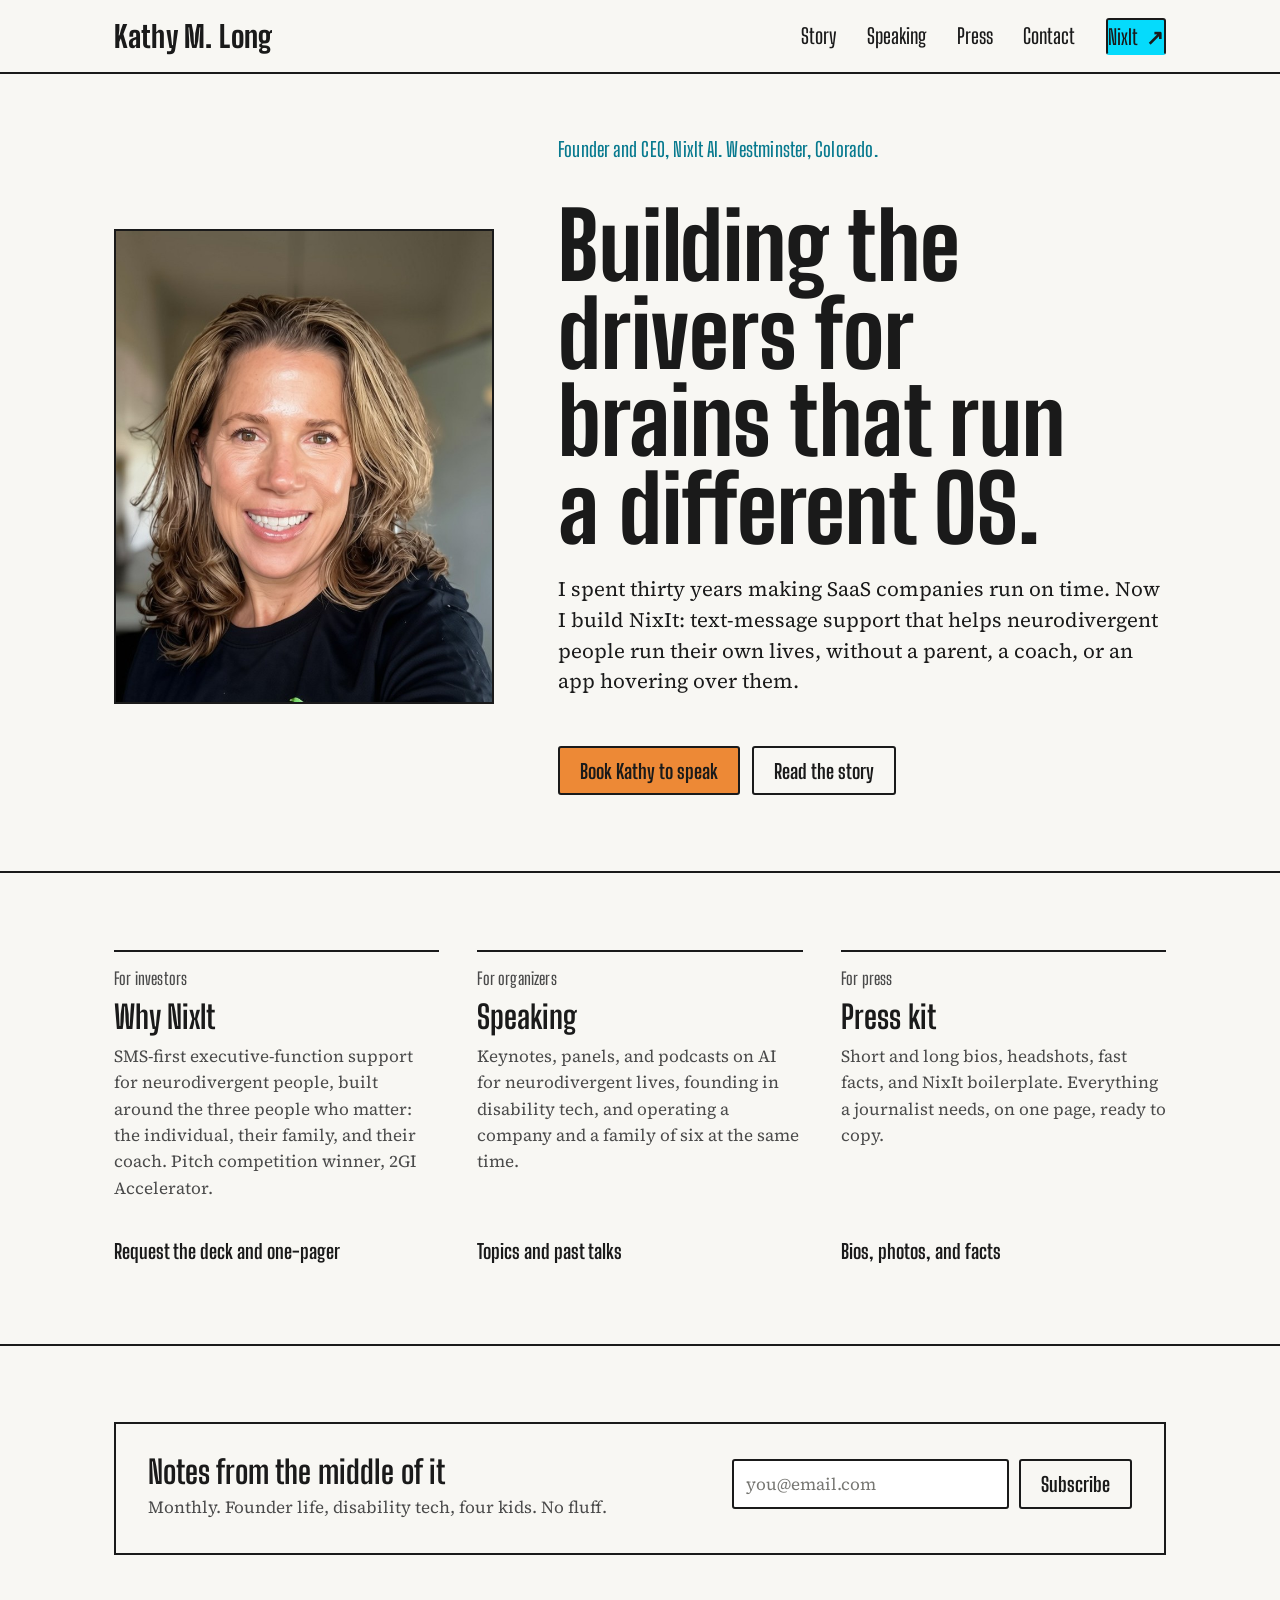
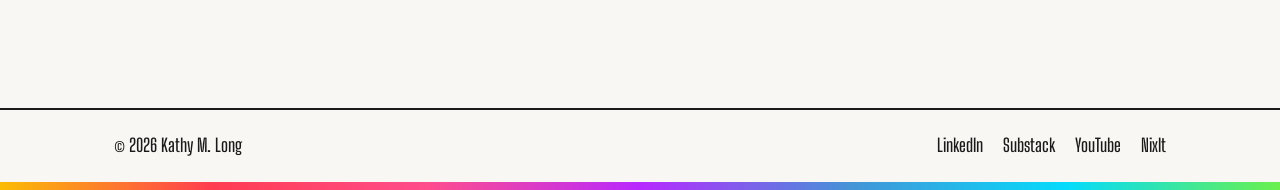
==== index.html @ abaf6dc6 "Build kathymlong.com: five-page static site from the 1a Editorial portrait wireframe Home, Story, Sp" ====
<!DOCTYPE html>
<html lang="en">
<head>
<meta charset="utf-8">
<meta name="viewport" content="width=device-width, initial-scale=1">
<title>Kathy M. Long</title>
<meta name="description" content="Kathy M. Long is the founder and CEO of NixIt AI. Speaker on AI for neurodivergent lives, founding in disability tech, and running a company and a family of six at once.">
<link rel="canonical" href="https://kathymlong.com/">
<meta property="og:type" content="website">
<meta property="og:title" content="Kathy M. Long">
<meta property="og:description" content="Founder and CEO of NixIt AI. Building the drivers for brains that run a different OS.">
<meta property="og:url" content="https://kathymlong.com/">
<meta property="og:image" content="https://kathymlong.com/assets/og.jpg">
<meta name="twitter:card" content="summary_large_image">
<link rel="icon" href="favicon.svg" type="image/svg+xml">
<link rel="stylesheet" href="styles.css">
</head>
<body>
<a class="skip" href="#main">Skip to content</a>

<header class="site-head">
  <div class="wrap">
    <a class="brand" href="index.html">Kathy M. Long</a>
    <button class="nav-toggle" aria-expanded="false" aria-controls="nav" aria-label="Menu"><span></span></button>
    <nav class="nav" id="nav">
      <a href="story.html">Story</a>
      <a href="speaking.html">Speaking</a>
      <a href="press.html">Press</a>
      <a href="contact.html">Contact</a>
      <a class="btn btn-cyan btn-sm ext" href="https://nixit.ai" rel="noopener">NixIt</a>
    </nav>
  </div>
</header>

<main id="main">

  <section class="hero">
    <div class="wrap">
      <figure class="portrait">
        <img src="assets/headshot.jpg" alt="Kathy M. Long" width="676" height="846" fetchpriority="high">
      </figure>
      <div class="hero-copy">
        <p class="kicker">Founder and CEO, NixIt AI. Westminster, Colorado.</p>
        <h1>Building the drivers for brains that run a different OS.</h1>
        <p class="lede">I spent thirty years making SaaS companies run on time. Now I build NixIt: text-message support that helps neurodivergent people run their own lives, without a parent, a coach, or an app hovering over them.</p>
        <div class="hero-actions">
          <a class="btn btn-primary" href="contact.html?about=speaking">Book Kathy to speak</a>
          <a class="btn" href="story.html">Read the story</a>
        </div>
      </div>
    </div>
  </section>

  <!-- "As seen in" logo strip. Hidden until there is real coverage. Drop logos into assets/press/ and remove the .todo class. -->
  <section class="section section-tight todo" aria-label="As seen in">
    <div class="wrap">
      <p class="small">As seen in</p>
    </div>
  </section>

  <section class="section">
    <div class="wrap">
      <div class="doors">
        <article class="door">
          <p class="kicker">For investors</p>
          <h3>Why NixIt</h3>
          <p>SMS-first executive-function support for neurodivergent people, built around the three people who matter: the individual, their family, and their coach. Pitch competition winner, 2GI Accelerator.</p>
          <a class="more" href="contact.html?about=investing">Request the deck and one-pager</a>
        </article>
        <article class="door">
          <p class="kicker">For organizers</p>
          <h3>Speaking</h3>
          <p>Keynotes, panels, and podcasts on AI for neurodivergent lives, founding in disability tech, and operating a company and a family of six at the same time.</p>
          <a class="more" href="speaking.html">Topics and past talks</a>
        </article>
        <article class="door">
          <p class="kicker">For press</p>
          <h3>Press kit</h3>
          <p>Short and long bios, headshots, fast facts, and NixIt boilerplate. Everything a journalist needs, on one page, ready to copy.</p>
          <a class="more" href="press.html">Bios, photos, and facts</a>
        </article>
      </div>
    </div>
  </section>

  <section class="section">
    <div class="wrap">
      <div class="newsletter">
        <div>
          <h3>Notes from the middle of it</h3>
          <p>Monthly. Founder life, disability tech, four kids. No fluff.</p>
        </div>
        <!-- Signups go to the inbox until a Substack publication exists (see LINKS in site.js) -->
        <form class="subscribe" action="https://api.web3forms.com/submit" method="post" data-newsletter>
          <input type="hidden" name="access_key" value="299307eb-82bd-4934-8739-4f7ab630a431">
          <input type="hidden" name="subject" value="kathymlong.com: newsletter signup">
          <input type="hidden" name="from_name" value="kathymlong.com">
          <input type="hidden" name="redirect" value="https://kathymlong.com/thanks.html">
          <input type="checkbox" name="botcheck" class="sr-only" tabindex="-1" autocomplete="off" aria-hidden="true">
          <label class="sr-only" for="nl-email">Email address</label>
          <input id="nl-email" type="email" name="email" placeholder="you@email.com" required autocomplete="email">
          <button class="btn" type="submit">Subscribe</button>
          <p class="form-status" role="status" aria-live="polite" style="flex-basis:100%;margin:0"></p>
        </form>
      </div>
    </div>
  </section>

</main>

<footer class="site-foot">
  <div class="wrap">
    <span>&copy; <span data-year>2026</span> Kathy M. Long</span>
    <nav aria-label="Elsewhere">
      <a href="#" data-linkedin rel="noopener">LinkedIn</a>
      <a href="#" data-substack-home rel="noopener">Substack</a>
      <a href="#" data-youtube rel="noopener">YouTube</a>
      <a href="https://nixit.ai" rel="noopener">NixIt</a>
    </nav>
  </div>
  <div class="spectrum" aria-hidden="true"></div>
</footer>

<script src="site.js" defer></script>
</body>
</html>
---- styles.css ----
/* kathymlong.com
   Type: Big Shoulders Display (headlines, UI) + Source Serif 4 (reading)
   Color: paper, ink, NixIt orange (one primary action), cyan (focus, NixIt link), teal (labels)
*/

/* Self-hosted type (SIL Open Font License; see assets/fonts/) */
@font-face { font-family: "Big Shoulders Display"; font-weight: 600; font-style: normal; font-display: swap; src: url("assets/fonts/big-shoulders-display-latin-600-normal.woff2") format("woff2"); }
@font-face { font-family: "Big Shoulders Display"; font-weight: 700; font-style: normal; font-display: swap; src: url("assets/fonts/big-shoulders-display-latin-700-normal.woff2") format("woff2"); }
@font-face { font-family: "Big Shoulders Display"; font-weight: 800; font-style: normal; font-display: swap; src: url("assets/fonts/big-shoulders-display-latin-800-normal.woff2") format("woff2"); }
@font-face { font-family: "Source Serif 4"; font-weight: 400; font-style: normal; font-display: swap; src: url("assets/fonts/source-serif-4-latin-400-normal.woff2") format("woff2"); }
@font-face { font-family: "Source Serif 4"; font-weight: 600; font-style: normal; font-display: swap; src: url("assets/fonts/source-serif-4-latin-600-normal.woff2") format("woff2"); }
@font-face { font-family: "Source Serif 4"; font-weight: 400; font-style: italic; font-display: swap; src: url("assets/fonts/source-serif-4-latin-400-italic.woff2") format("woff2"); }

:root {
  --paper: #F8F7F3;
  --paper-deep: #EFEDE6;
  --ink: #1A1A1A;
  --ink-soft: #4A4A4A;
  --ink-mute: #767672;
  --rule: #1A1A1A;
  --rule-light: #CFCDC5;
  --teal: #087A8F;
  --orange: #ED8936;
  --orange-deep: #D9752A;
  --cyan: #05DBFC;
  --panel: #1A1A1A;
  --panel-text: #F5F5F5;

  --display: "Big Shoulders Display", "Arial Narrow", Impact, sans-serif;
  --serif: "Source Serif 4", Georgia, "Times New Roman", serif;

  --measure: 62ch;
  --gutter: clamp(20px, 5vw, 64px);
  --max: 1180px;
}

* { box-sizing: border-box; }
html { -webkit-text-size-adjust: 100%; scroll-behavior: smooth; }
@media (prefers-reduced-motion: reduce) { html { scroll-behavior: auto; } * { transition: none !important; animation: none !important; } }

body {
  margin: 0;
  background: var(--paper);
  color: var(--ink);
  font-family: var(--serif);
  font-size: 18px;
  line-height: 1.55;
  font-feature-settings: "kern", "liga";
}

img { max-width: 100%; display: block; }
a { color: var(--ink); text-decoration-color: var(--teal); text-decoration-thickness: 1.5px; text-underline-offset: 3px; }
a:hover { color: var(--teal); }
:focus-visible { outline: 3px solid var(--cyan); outline-offset: 3px; border-radius: 2px; }

.skip { position: absolute; left: -999px; top: 8px; background: var(--ink); color: #fff; padding: 8px 12px; z-index: 100; font-family: var(--display); font-size: 18px; }
.skip:focus { left: 8px; }

.wrap { max-width: var(--max); margin: 0 auto; padding-left: var(--gutter); padding-right: var(--gutter); }

/* ---------- Display type ---------- */
h1, h2, h3, .display { font-family: var(--display); font-weight: 800; line-height: 0.95; margin: 0; letter-spacing: 0; text-wrap: balance; }
h1 { font-size: clamp(52px, 7.2vw, 96px); }
h2 { font-size: clamp(34px, 4vw, 52px); }
h3 { font-size: clamp(26px, 2.6vw, 32px); font-weight: 700; line-height: 1; }
.lede { font-size: clamp(19px, 1.6vw, 22px); line-height: 1.5; max-width: var(--measure); color: var(--ink); }
.kicker { font-family: var(--display); font-weight: 600; font-size: 20px; color: var(--teal); letter-spacing: 0.01em; line-height: 1.1; }
.small { font-size: 15px; color: var(--ink-soft); }
p { margin: 0 0 1em; max-width: var(--measure); }
p:last-child { margin-bottom: 0; }

/* ---------- Buttons ---------- */
.btn {
  display: inline-flex; align-items: center; justify-content: center; gap: 8px;
  font-family: var(--display); font-weight: 700; font-size: 20px; line-height: 1;
  padding: 13px 20px 12px; border: 2px solid var(--ink); border-radius: 3px;
  background: var(--paper); color: var(--ink); text-decoration: none; cursor: pointer;
  transition: background .15s, transform .08s;
  white-space: nowrap;
}
.btn:hover { color: var(--ink); background: var(--paper-deep); }
.btn:active { transform: translateY(1px); }
.btn-primary { background: var(--orange); }
.btn-primary:hover { background: var(--orange-deep); }
.btn-cyan { background: var(--cyan); }
.btn-cyan:hover { background: #04C4E2; }
.btn-sm { font-size: 17px; padding: 8px 14px 7px; }

/* ---------- Header / nav ---------- */
.site-head { border-bottom: 2px solid var(--rule); }
.site-head .wrap { display: flex; align-items: center; justify-content: space-between; gap: 24px; min-height: 72px; }
.brand { font-family: var(--display); font-weight: 800; font-size: 30px; text-decoration: none; letter-spacing: 0.005em; line-height: 1; }
.brand:hover { color: var(--ink); }
.nav { display: flex; align-items: center; gap: clamp(16px, 2.4vw, 32px); }
.nav a { font-family: var(--display); font-weight: 600; font-size: 21px; text-decoration: none; line-height: 1; padding: 6px 0; border-bottom: 2px solid transparent; }
.nav a:hover { color: var(--ink); border-bottom-color: var(--teal); }
.nav a[aria-current="page"] { border-bottom-color: var(--ink); }
.nav .btn { border-width: 2px; }
.nav-toggle { display: none; background: none; border: 2px solid var(--ink); border-radius: 3px; width: 44px; height: 40px; padding: 0; cursor: pointer; position: relative; }
.nav-toggle span, .nav-toggle span::before, .nav-toggle span::after { display: block; position: absolute; left: 10px; width: 20px; height: 2px; background: var(--ink); content: ""; }
.nav-toggle span { top: 18px; }
.nav-toggle span::before { top: -6px; left: 0; }
.nav-toggle span::after { top: 6px; left: 0; }

@media (max-width: 760px) {
  .nav-toggle { display: block; }
  .nav { display: none; position: absolute; left: 0; right: 0; top: 72px; background: var(--paper); border-bottom: 2px solid var(--rule); flex-direction: column; align-items: stretch; padding: 8px var(--gutter) 20px; gap: 4px; z-index: 50; }
  .nav.open { display: flex; }
  .nav a { font-size: 26px; padding: 10px 0; border-bottom: 1px solid var(--rule-light); }
  .nav a[aria-current="page"] { border-bottom: 1px solid var(--rule-light); color: var(--teal); }
  .nav .btn { margin-top: 12px; align-self: flex-start; }
  .site-head { position: relative; }
}

/* ---------- Sections ---------- */
main { display: block; }
.section { padding: clamp(40px, 6vw, 80px) 0; }
.section + .section { border-top: 2px solid var(--rule); }
.section-tight { padding: clamp(28px, 4vw, 48px) 0; }
.section-head { display: flex; align-items: flex-end; justify-content: space-between; gap: 24px; flex-wrap: wrap; margin-bottom: clamp(24px, 3vw, 40px); }

/* ---------- Hero (home) ---------- */
.hero { padding: clamp(32px, 5vw, 72px) 0 clamp(40px, 6vw, 80px); }
.hero .wrap { display: grid; grid-template-columns: minmax(260px, 380px) 1fr; gap: clamp(28px, 5vw, 72px); align-items: center; }
.hero-copy { display: flex; flex-direction: column; gap: 22px; }
.hero-actions { display: flex; gap: 12px; flex-wrap: wrap; margin-top: 6px; }

.portrait { margin: 0; position: relative; aspect-ratio: 4 / 5; overflow: hidden; border: 2px solid var(--ink); background: var(--panel); }
.portrait img { width: 100%; height: 100%; object-fit: cover; }
.portrait-placeholder { position: absolute; inset: 0; display: grid; place-items: center; color: var(--panel-text); background:
  linear-gradient(160deg, #262626 0%, #141414 60%, #0E0E0E 100%); }
.portrait-placeholder span { font-family: var(--display); font-weight: 800; font-size: clamp(120px, 22vw, 260px); line-height: 1; color: #2E2E2E; }
.portrait-placeholder small { position: absolute; left: 14px; bottom: 12px; font-family: var(--display); font-weight: 600; font-size: 16px; color: #8A8A8F; }

@media (max-width: 760px) {
  .hero .wrap { grid-template-columns: 1fr; }
  .portrait { max-width: 100%; aspect-ratio: 4 / 4.4; }
  h1 { font-size: clamp(46px, 13vw, 72px); }
}

/* ---------- Doors (three audiences) ---------- */
.doors { display: grid; grid-template-columns: repeat(3, 1fr); gap: clamp(20px, 3vw, 40px); }
.door { border-top: 2px solid var(--rule); padding-top: 18px; display: flex; flex-direction: column; gap: 10px; }
.door .kicker { margin-bottom: 2px; }
.door p { font-size: 17px; color: var(--ink-soft); }
.door a.more { font-family: var(--display); font-weight: 700; font-size: 20px; text-decoration: none; margin-top: auto; padding-top: 8px; }
.door a.more:hover { text-decoration: underline; text-decoration-thickness: 2px; text-underline-offset: 4px; }
@media (max-width: 760px) { .doors { grid-template-columns: 1fr; } }

/* ---------- Newsletter strip ---------- */
.newsletter { border: 2px solid var(--rule); padding: clamp(20px, 3vw, 32px); display: grid; grid-template-columns: 1.4fr 1fr; gap: 24px; align-items: center; }
.newsletter p { margin: 6px 0 0; font-size: 17px; color: var(--ink-soft); }
.subscribe { display: flex; gap: 10px; flex-wrap: wrap; }
.subscribe input { flex: 1 1 200px; }
@media (max-width: 760px) { .newsletter { grid-template-columns: 1fr; } }

/* ---------- Forms ---------- */
input, textarea, select {
  font-family: var(--serif); font-size: 17px; color: var(--ink);
  background: #fff; border: 2px solid var(--ink); border-radius: 3px; padding: 11px 12px; width: 100%;
}
input::placeholder, textarea::placeholder { color: var(--ink-mute); }
textarea { min-height: 150px; resize: vertical; line-height: 1.5; }
label { display: block; font-family: var(--display); font-weight: 600; font-size: 18px; margin-bottom: 6px; line-height: 1.1; }
.field { display: flex; flex-direction: column; }
.field-row { display: grid; grid-template-columns: 1fr 1fr; gap: 16px; }
.form-stack { display: flex; flex-direction: column; gap: 18px; max-width: 720px; }
.form-foot { display: flex; align-items: center; justify-content: space-between; gap: 16px; flex-wrap: wrap; }
.sr-only { position: absolute; width: 1px; height: 1px; margin: -1px; padding: 0; overflow: hidden; clip: rect(0 0 0 0); border: 0; }
@media (max-width: 560px) { .field-row { grid-template-columns: 1fr; } }

/* intent chips */
.chips { display: flex; gap: 8px; flex-wrap: wrap; }
.chip { position: relative; }
.chip input { position: absolute; opacity: 0; width: 1px; height: 1px; }
.chip span {
  display: inline-block; font-family: var(--display); font-weight: 700; font-size: 19px; line-height: 1;
  padding: 9px 16px 8px; border: 2px solid var(--ink); border-radius: 999px; background: var(--paper); cursor: pointer; user-select: none;
}
.chip input:checked + span { background: var(--ink); color: #fff; }
.chip input:focus-visible + span { outline: 3px solid var(--cyan); outline-offset: 3px; }
.intent-fields[hidden] { display: none; }
.form-status { font-family: var(--display); font-weight: 600; font-size: 19px; }
.form-status.ok { color: var(--teal); }
.form-status.err { color: #B3261E; }

/* ---------- Story page ---------- */
.story-grid { display: grid; grid-template-columns: minmax(0, 1.5fr) minmax(220px, 1fr); gap: clamp(28px, 5vw, 72px); align-items: start; }
.prose p { font-size: 19px; line-height: 1.6; }
.prose p + p { text-indent: 0; }
.photo-stack { display: flex; flex-direction: column; gap: 16px; position: sticky; top: 24px; }
.photo { aspect-ratio: 4 / 3; border: 2px solid var(--ink); background: var(--paper-deep); display: grid; place-items: center; color: var(--ink-mute); font-family: var(--display); font-weight: 600; font-size: 17px; }
.photo.tall { aspect-ratio: 3 / 4; }
.pull { border-left: 6px solid var(--orange); padding: 6px 0 6px 22px; margin: clamp(28px, 4vw, 48px) 0; max-width: 40ch; }
.pull p { font-family: var(--display); font-weight: 700; font-size: clamp(28px, 3.2vw, 40px); line-height: 1.05; margin: 0; text-wrap: balance; }
@media (max-width: 760px) { .story-grid { grid-template-columns: 1fr; } .photo-stack { position: static; flex-direction: row; } .photo-stack .photo { flex: 1; } }

/* NixIt panel */
.panel { background: var(--panel); color: var(--panel-text); padding: clamp(24px, 3vw, 40px); display: grid; grid-template-columns: 1.4fr 1fr; gap: 24px; align-items: center; }
.panel .kicker { color: var(--cyan); }
.panel p { color: #CFCFCF; font-size: 17px; }
.panel h3 { color: #fff; }
.panel a { color: #fff; text-decoration-color: var(--cyan); }
.panel a:hover { color: var(--cyan); }
.panel .btn { background: var(--cyan); color: var(--ink); border-color: var(--cyan); }
.panel .btn:hover { background: #04C4E2; }
.panel-links { display: flex; flex-direction: column; gap: 10px; align-items: flex-start; }
@media (max-width: 760px) { .panel { grid-template-columns: 1fr; } }

/* ---------- Bios / copy blocks ---------- */
.bios { display: grid; grid-template-columns: 1fr 1fr; gap: clamp(20px, 3vw, 40px); }
.bio { border-top: 2px solid var(--rule); padding-top: 16px; display: flex; flex-direction: column; gap: 12px; }
.bio p { font-size: 17px; }
.bio-head { display: flex; align-items: baseline; justify-content: space-between; gap: 12px; }
.copy-btn { font-family: var(--display); font-weight: 700; font-size: 17px; background: none; border: 2px solid var(--ink); border-radius: 3px; padding: 6px 12px 5px; cursor: pointer; color: var(--ink); }
.copy-btn:hover { background: var(--paper-deep); }
.copy-btn[data-done="true"] { background: var(--ink); color: #fff; }
@media (max-width: 760px) { .bios { grid-template-columns: 1fr; } }

/* ---------- Speaking ---------- */
.topics { display: grid; grid-template-columns: repeat(3, 1fr); gap: clamp(20px, 3vw, 40px); }
.topic { border-top: 2px solid var(--rule); padding-top: 16px; }
.topic p { font-size: 17px; color: var(--ink-soft); margin-top: 8px; }
.formats { display: flex; gap: 8px; flex-wrap: wrap; align-items: center; }
.formats .tag { font-family: var(--display); font-weight: 600; font-size: 18px; border: 2px solid var(--ink); border-radius: 999px; padding: 6px 14px 5px; line-height: 1; }
.talks { list-style: none; margin: 0; padding: 0; }
.talks li { display: grid; grid-template-columns: 64px 1fr auto; gap: 16px; align-items: baseline; padding: 14px 0; border-bottom: 1px solid var(--rule-light); }
.talks .year { font-family: var(--display); font-weight: 600; color: var(--ink-mute); font-size: 18px; }
.talks .title { font-size: 18px; }
.talks .tag { font-family: var(--display); font-weight: 600; font-size: 16px; border: 1.5px solid var(--ink); border-radius: 999px; padding: 4px 10px 3px; line-height: 1; }
.cta-bar { border: 2px solid var(--rule); padding: clamp(18px, 2.4vw, 28px); display: flex; align-items: center; justify-content: space-between; gap: 20px; flex-wrap: wrap; }
.cta-bar p { margin: 0; font-size: 18px; }
@media (max-width: 760px) { .topics { grid-template-columns: 1fr; } .talks li { grid-template-columns: 56px 1fr; } .talks .tag { grid-column: 2; } }

/* ---------- Press ---------- */
.headshots { display: grid; grid-template-columns: repeat(4, 1fr); gap: 16px; }
.headshot { display: block; border: 2px solid var(--ink); overflow: hidden; aspect-ratio: 4 / 5; background: var(--paper-deep); }
.headshot img { width: 100%; height: 100%; object-fit: cover; }
.headshot:hover { outline: 3px solid var(--cyan); outline-offset: -3px; }
.facts { display: grid; grid-template-columns: 1fr 1fr; gap: clamp(20px, 3vw, 40px); }
.facts-block { border-top: 2px solid var(--rule); padding-top: 16px; }
.facts dl { margin: 12px 0 0; display: grid; grid-template-columns: 110px 1fr; row-gap: 8px; column-gap: 12px; font-size: 17px; }
.facts dt { color: var(--ink-mute); }
.facts dd { margin: 0; }
.coverage { list-style: none; margin: 0; padding: 0; }
.coverage li { display: grid; grid-template-columns: 1fr auto; gap: 16px; padding: 14px 0; border-bottom: 1px solid var(--rule-light); align-items: baseline; }
@media (max-width: 760px) { .headshots { grid-template-columns: 1fr 1fr; } .facts { grid-template-columns: 1fr; } }

/* ---------- Contact ---------- */
.contact-grid { display: grid; grid-template-columns: minmax(0, 1.5fr) minmax(240px, 1fr); gap: clamp(28px, 5vw, 72px); align-items: start; }
.aside-block { border-top: 2px solid var(--rule); padding-top: 16px; }
.aside-block + .aside-block { margin-top: 28px; }
.aside-block p { font-size: 17px; color: var(--ink-soft); }
.links { display: flex; gap: 8px; flex-wrap: wrap; }
.links a { font-family: var(--display); font-weight: 700; font-size: 18px; text-decoration: none; border: 2px solid var(--ink); border-radius: 999px; padding: 7px 14px 6px; line-height: 1; }
.links a:hover { background: var(--ink); color: #fff; }
@media (max-width: 760px) { .contact-grid { grid-template-columns: 1fr; } }

/* ---------- Footer ---------- */
.site-foot { border-top: 2px solid var(--rule); margin-top: clamp(40px, 6vw, 80px); }
.site-foot .wrap { display: flex; align-items: center; justify-content: space-between; gap: 16px; flex-wrap: wrap; padding-top: 22px; padding-bottom: 22px; font-family: var(--display); font-weight: 600; font-size: 18px; }
.site-foot nav { display: flex; gap: 20px; }
.site-foot a { text-decoration: none; }
.site-foot a:hover { text-decoration: underline; text-decoration-thickness: 2px; text-underline-offset: 4px; }
.spectrum { height: 8px; background: linear-gradient(90deg, #FBBC05, #FF3D51, #FF4D8C, #B829FF, #4395D7, #05DBFC, #6AF04D); }

/* ---------- Utility ---------- */
.todo { display: none; } /* content placeholders stay hidden until real material exists */
.stack { display: flex; flex-direction: column; gap: 14px; }
.ext::after { content: " \2197"; font-family: var(--display); }
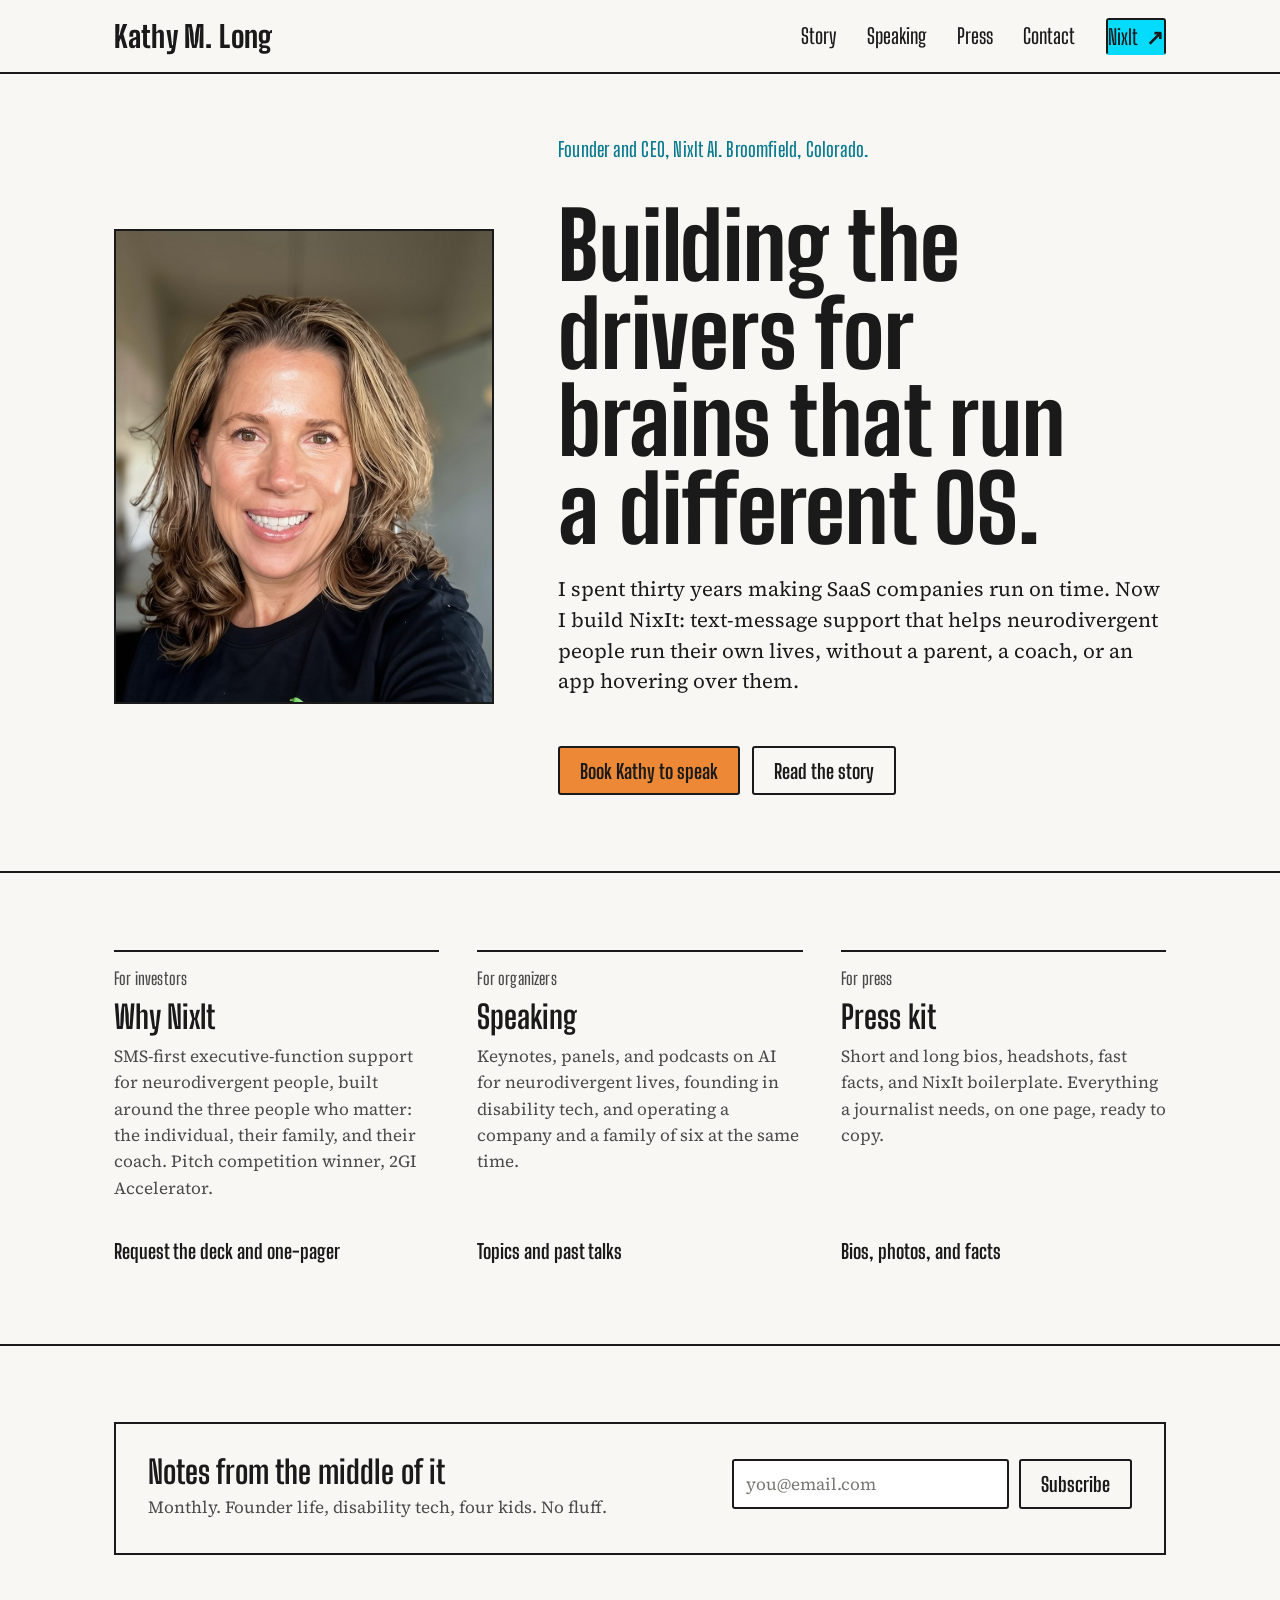
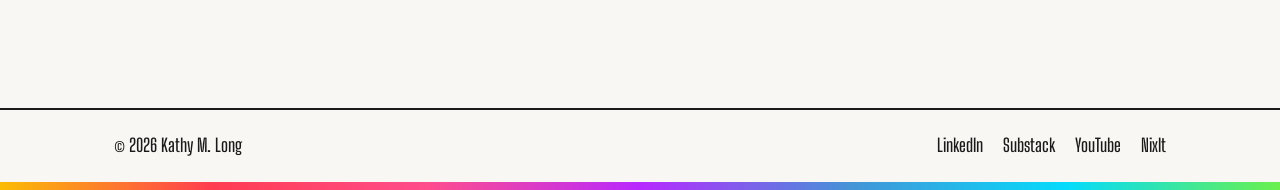
==== commit 3c835c6e: "Correct location to Broomfield, regenerate social image, add CLAUDE.md operating manual Co-Authored-" ====
--- a/index.html
+++ b/index.html
@@ -40,7 +40,7 @@
         <img src="assets/headshot.jpg" alt="Kathy M. Long" width="676" height="846" fetchpriority="high">
       </figure>
       <div class="hero-copy">
-        <p class="kicker">Founder and CEO, NixIt AI. Westminster, Colorado.</p>
+        <p class="kicker">Founder and CEO, NixIt AI. Broomfield, Colorado.</p>
         <h1>Building the drivers for brains that run a different OS.</h1>
         <p class="lede">I spent thirty years making SaaS companies run on time. Now I build NixIt: text-message support that helps neurodivergent people run their own lives, without a parent, a coach, or an app hovering over them.</p>
         <div class="hero-actions">
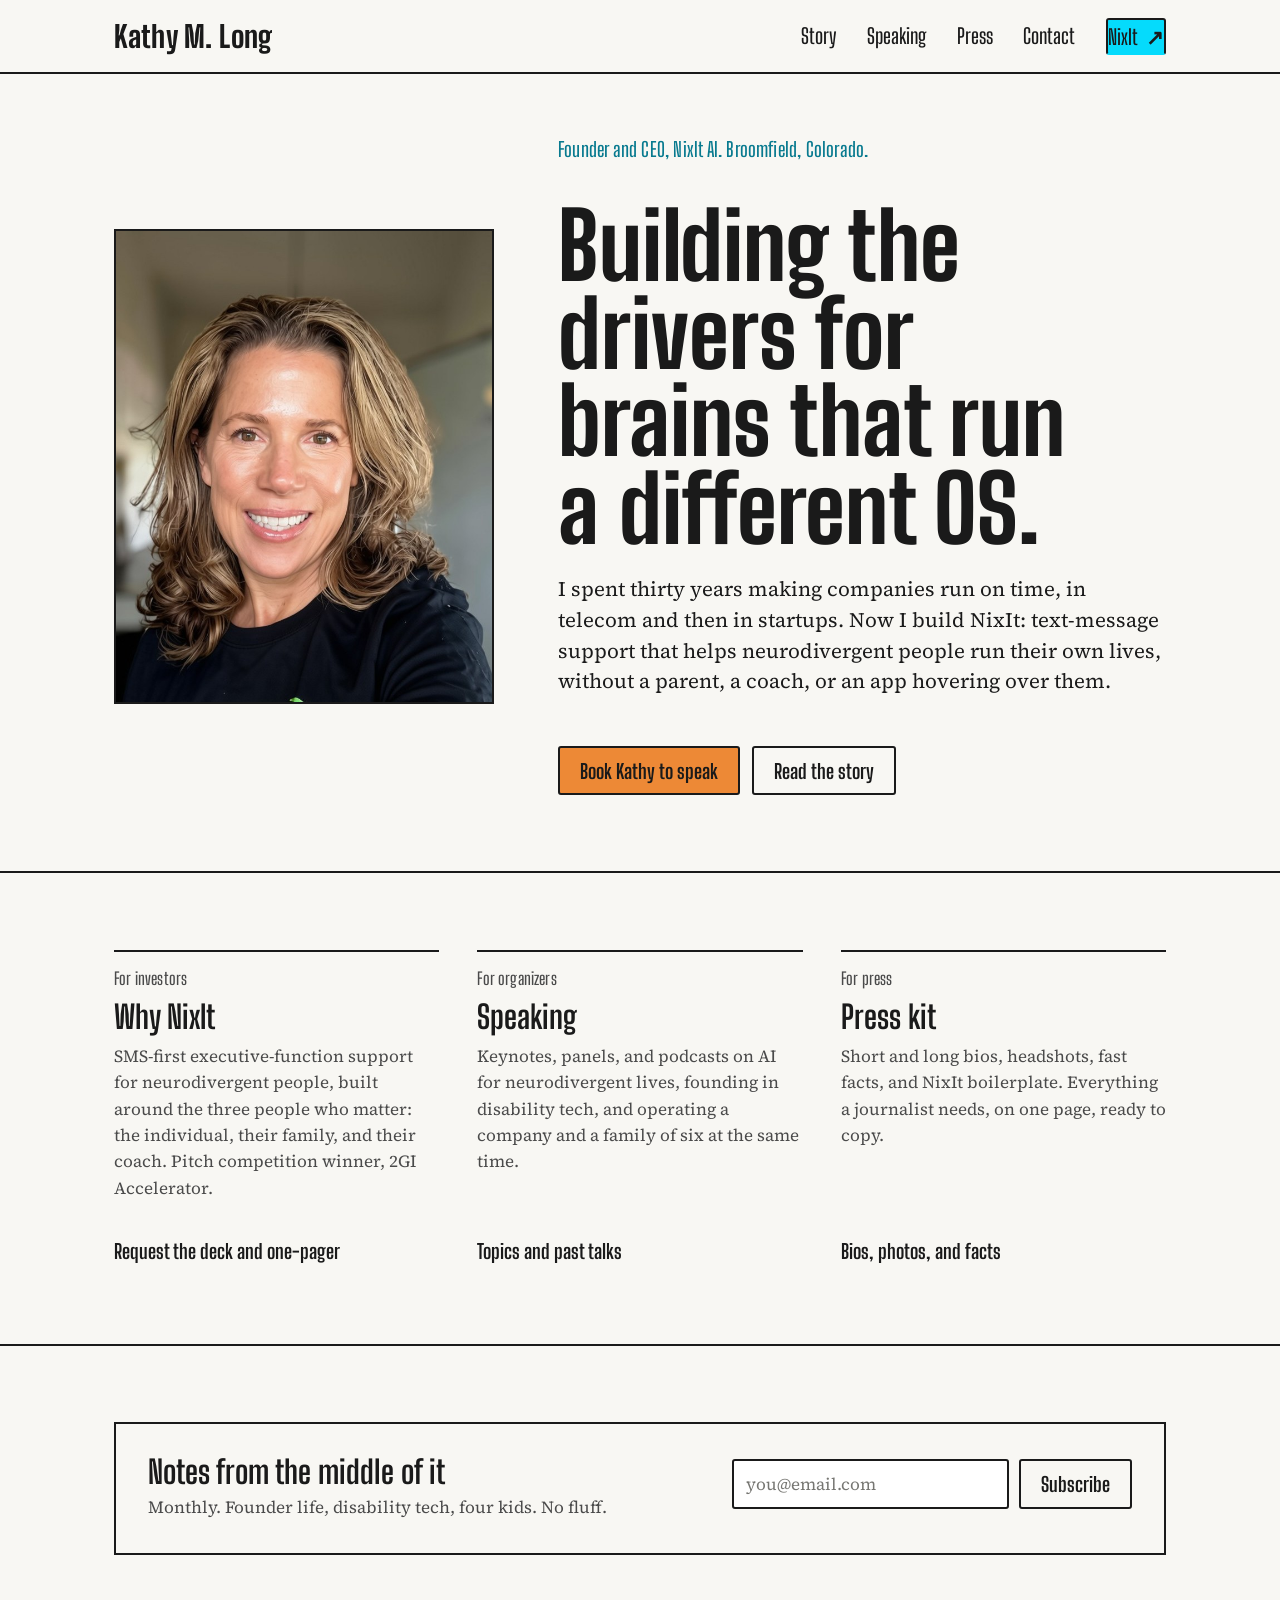
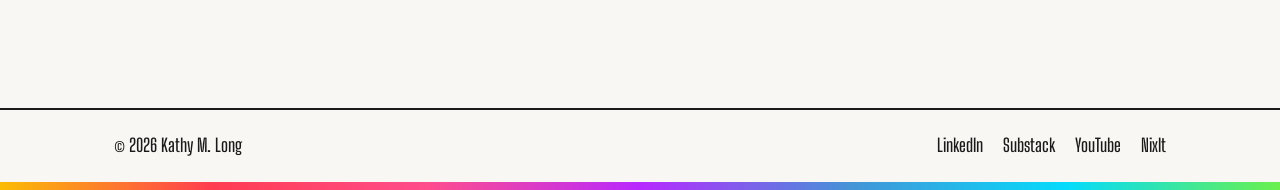
==== commit 5d244278: "Rewrite the career timeline: telecom, home with the first kid, cloth diaper business, leadership, ab" ====
--- a/index.html
+++ b/index.html
@@ -42,7 +42,7 @@
       <div class="hero-copy">
         <p class="kicker">Founder and CEO, NixIt AI. Broomfield, Colorado.</p>
         <h1>Building the drivers for brains that run a different OS.</h1>
-        <p class="lede">I spent thirty years making SaaS companies run on time. Now I build NixIt: text-message support that helps neurodivergent people run their own lives, without a parent, a coach, or an app hovering over them.</p>
+        <p class="lede">I spent thirty years making companies run on time, in telecom and then in startups. Now I build NixIt: text-message support that helps neurodivergent people run their own lives, without a parent, a coach, or an app hovering over them.</p>
         <div class="hero-actions">
           <a class="btn btn-primary" href="contact.html?about=speaking">Book Kathy to speak</a>
           <a class="btn" href="story.html">Read the story</a>
--- a/styles.css
+++ b/styles.css
@@ -191,6 +191,11 @@
 .photo-stack { display: flex; flex-direction: column; gap: 16px; position: sticky; top: 24px; }
 .photo { aspect-ratio: 4 / 3; border: 2px solid var(--ink); background: var(--paper-deep); display: grid; place-items: center; color: var(--ink-mute); font-family: var(--display); font-weight: 600; font-size: 17px; }
 .photo.tall { aspect-ratio: 3 / 4; }
+.story-grid-solo { grid-template-columns: minmax(0, 1fr); }
+.story-grid-solo .prose { max-width: 72ch; }
+.wide-photo { margin: clamp(8px, 2vw, 16px) 0 clamp(20px, 3vw, 32px); grid-column: 1 / -1; }
+.wide-photo img { width: 100%; height: auto; border: 2px solid var(--ink); }
+.wide-photo figcaption { margin-top: 10px; font-family: var(--display); font-weight: 600; font-size: 18px; color: var(--ink-soft); }
 .pull { border-left: 6px solid var(--orange); padding: 6px 0 6px 22px; margin: clamp(28px, 4vw, 48px) 0; max-width: 40ch; }
 .pull p { font-family: var(--display); font-weight: 700; font-size: clamp(28px, 3.2vw, 40px); line-height: 1.05; margin: 0; text-wrap: balance; }
 @media (max-width: 760px) { .story-grid { grid-template-columns: 1fr; } .photo-stack { position: static; flex-direction: row; } .photo-stack .photo { flex: 1; } }
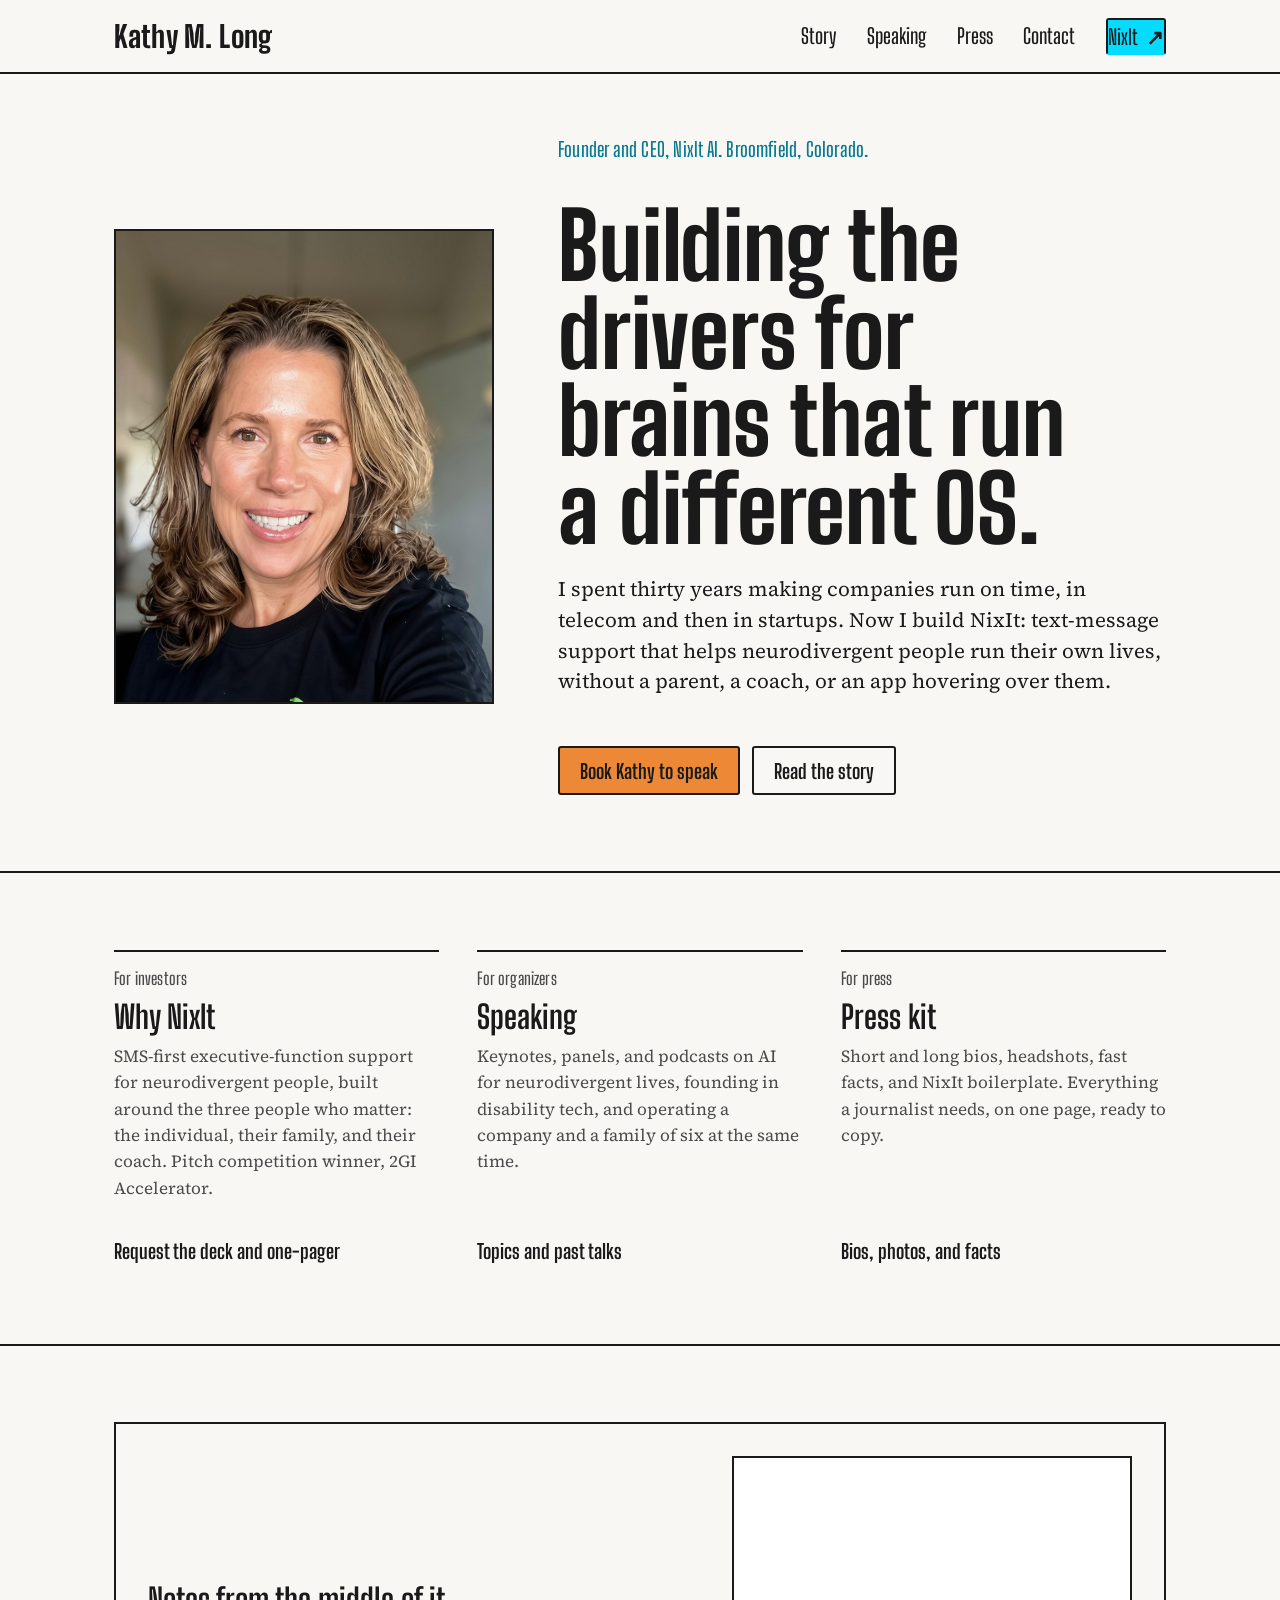
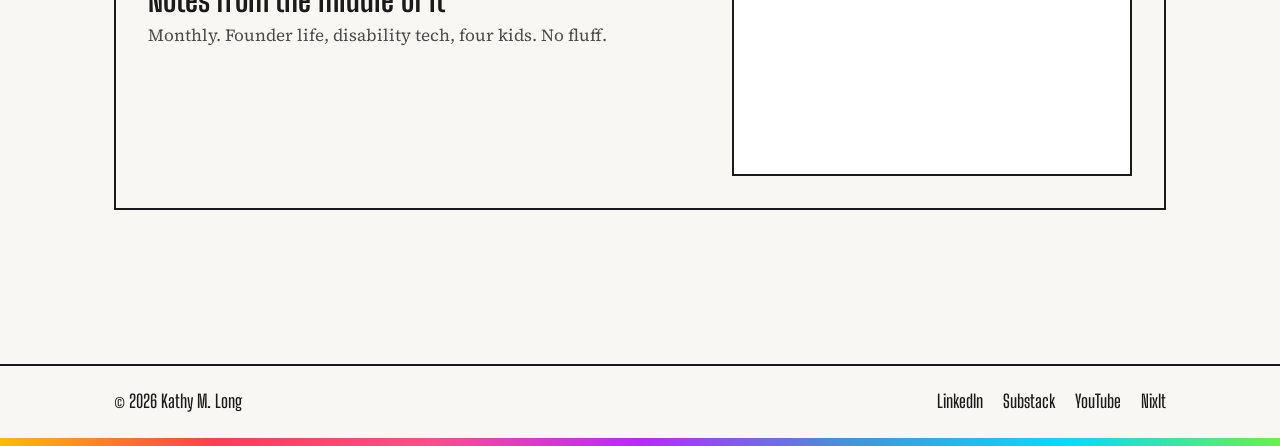
==== commit 6968d244: "Replace the Subscribe forms with Substack's own signup embed. Posting the form straight to Substack " ====
--- a/index.html
+++ b/index.html
@@ -90,7 +90,7 @@
           <h3>Notes from the middle of it</h3>
           <p>Monthly. Founder life, disability tech, four kids. No fluff.</p>
         </div>
-        <!-- Signups go to the inbox until a Substack publication exists (see LINKS in site.js) -->
+        <!-- site.js swaps this form for the Substack signup embed (LINKS.substackPublication); this Web3Forms form is the fallback if that is emptied -->
         <form class="subscribe" action="https://api.web3forms.com/submit" method="post" data-newsletter>
           <input type="hidden" name="access_key" value="299307eb-82bd-4934-8739-4f7ab630a431">
           <input type="hidden" name="subject" value="kathymlong.com: newsletter signup">
--- a/styles.css
+++ b/styles.css
@@ -152,6 +152,7 @@
 .newsletter p { margin: 6px 0 0; font-size: 17px; color: var(--ink-soft); }
 .subscribe { display: flex; gap: 10px; flex-wrap: wrap; }
 .subscribe input { flex: 1 1 200px; }
+.substack-embed { display: block; width: 100%; height: 320px; border: 2px solid var(--rule); background: #fff; }
 @media (max-width: 760px) { .newsletter { grid-template-columns: 1fr; } }
 
 /* ---------- Forms ---------- */
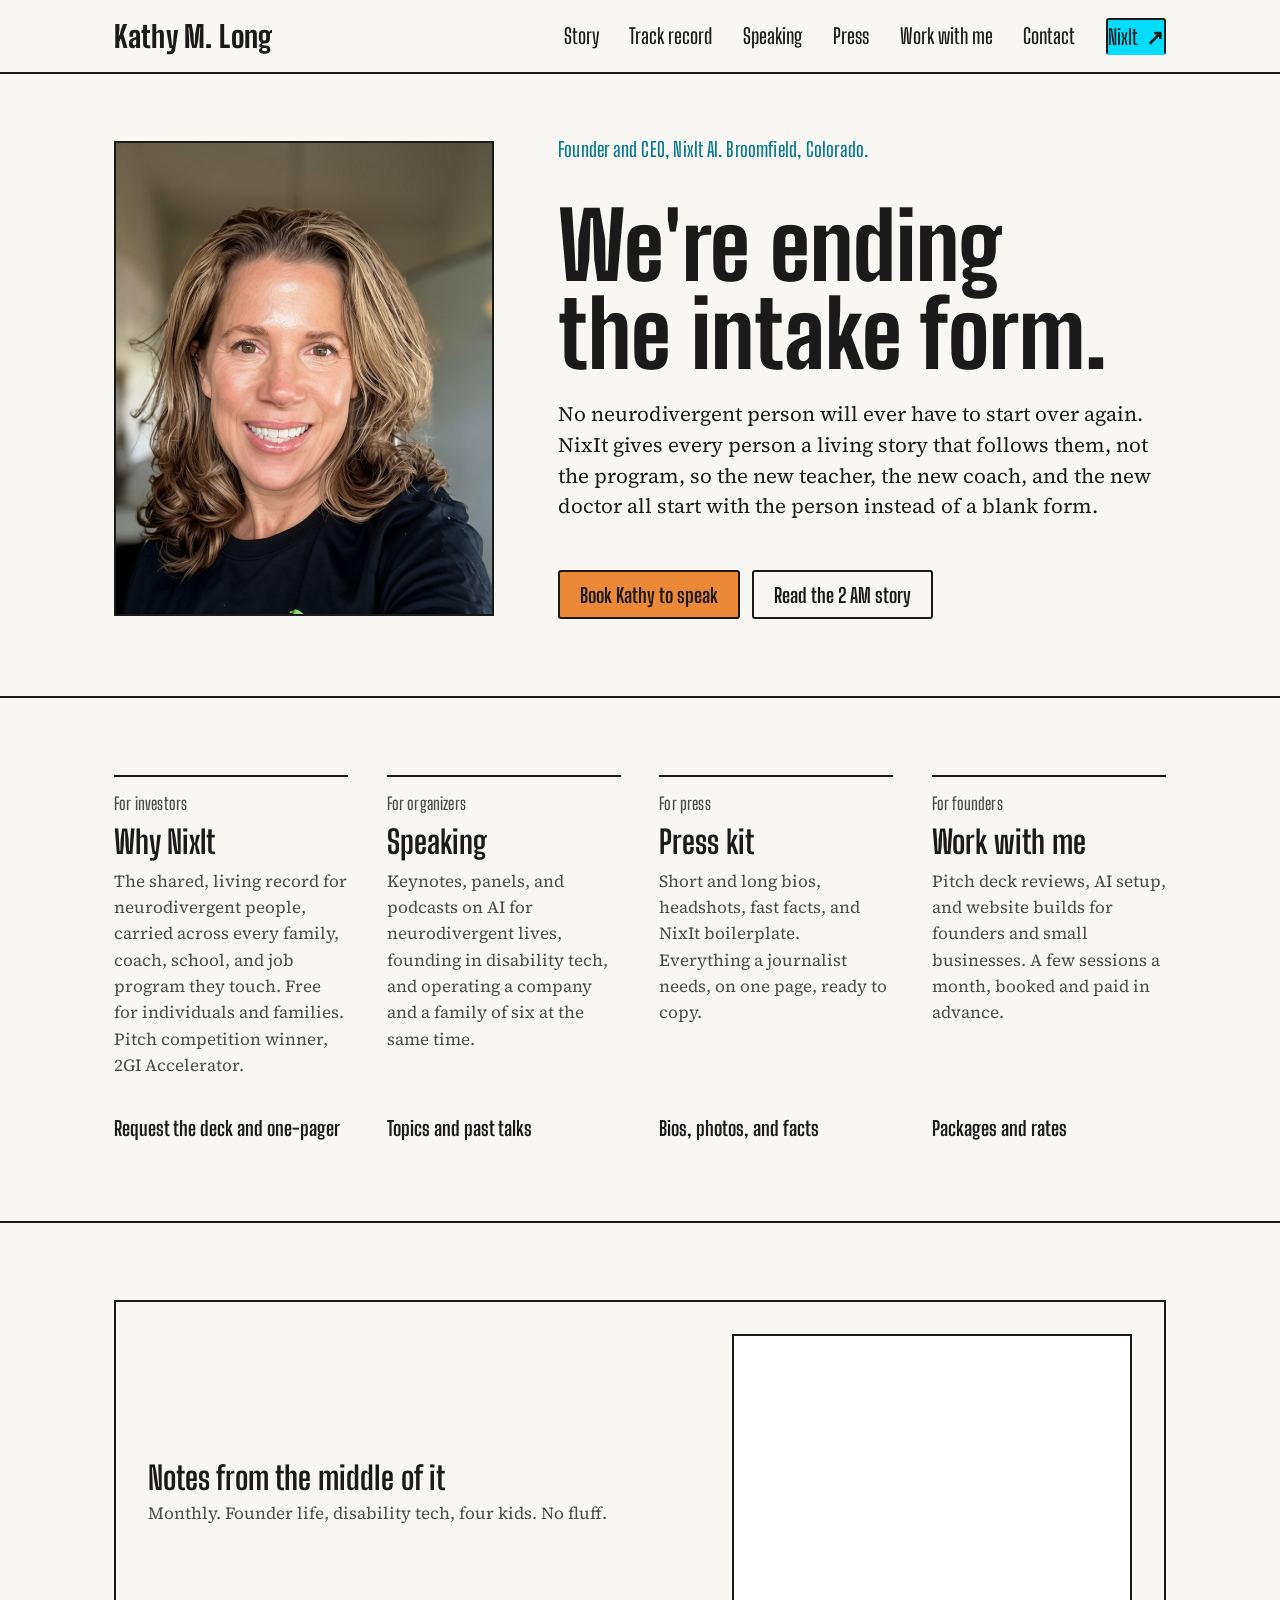
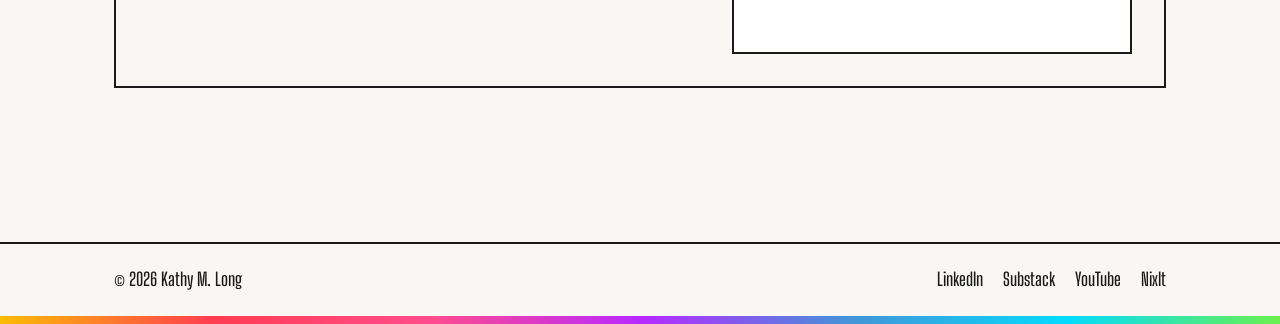
==== commit ed68627d: "Align the site with the refreshed LinkedIn: new home headline, the 2 AM story, a Track record page, " ====
--- a/index.html
+++ b/index.html
@@ -8,7 +8,7 @@
 <link rel="canonical" href="https://kathymlong.com/">
 <meta property="og:type" content="website">
 <meta property="og:title" content="Kathy M. Long">
-<meta property="og:description" content="Founder and CEO of NixIt AI. Building the drivers for brains that run a different OS.">
+<meta property="og:description" content="Founder and CEO of NixIt AI. We're ending the intake form.">
 <meta property="og:url" content="https://kathymlong.com/">
 <meta property="og:image" content="https://kathymlong.com/assets/og.jpg">
 <meta name="twitter:card" content="summary_large_image">
@@ -24,8 +24,10 @@
     <button class="nav-toggle" aria-expanded="false" aria-controls="nav" aria-label="Menu"><span></span></button>
     <nav class="nav" id="nav">
       <a href="story.html">Story</a>
+      <a href="record.html">Track record</a>
       <a href="speaking.html">Speaking</a>
       <a href="press.html">Press</a>
+      <a href="work.html">Work with me</a>
       <a href="contact.html">Contact</a>
       <a class="btn btn-cyan btn-sm ext" href="https://nixit.ai" rel="noopener">NixIt</a>
     </nav>
@@ -41,11 +43,11 @@
       </figure>
       <div class="hero-copy">
         <p class="kicker">Founder and CEO, NixIt AI. Broomfield, Colorado.</p>
-        <h1>Building the drivers for brains that run a different OS.</h1>
-        <p class="lede">I spent thirty years making companies run on time, in telecom and then in startups. Now I build NixIt: text-message support that helps neurodivergent people run their own lives, without a parent, a coach, or an app hovering over them.</p>
+        <h1>We're ending the intake form.</h1>
+        <p class="lede">No neurodivergent person will ever have to start over again. NixIt gives every person a living story that follows them, not the program, so the new teacher, the new coach, and the new doctor all start with the person instead of a blank form.</p>
         <div class="hero-actions">
           <a class="btn btn-primary" href="contact.html?about=speaking">Book Kathy to speak</a>
-          <a class="btn" href="story.html">Read the story</a>
+          <a class="btn" href="story.html#moonshot">Read the 2 AM story</a>
         </div>
       </div>
     </div>
@@ -60,11 +62,11 @@
 
   <section class="section">
     <div class="wrap">
-      <div class="doors">
+      <div class="doors doors-4">
         <article class="door">
           <p class="kicker">For investors</p>
           <h3>Why NixIt</h3>
-          <p>SMS-first executive-function support for neurodivergent people, built around the three people who matter: the individual, their family, and their coach. Pitch competition winner, 2GI Accelerator.</p>
+          <p>The shared, living record for neurodivergent people, carried across every family, coach, school, and job program they touch. Free for individuals and families. Pitch competition winner, 2GI Accelerator.</p>
           <a class="more" href="contact.html?about=investing">Request the deck and one-pager</a>
         </article>
         <article class="door">
@@ -78,6 +80,12 @@
           <h3>Press kit</h3>
           <p>Short and long bios, headshots, fast facts, and NixIt boilerplate. Everything a journalist needs, on one page, ready to copy.</p>
           <a class="more" href="press.html">Bios, photos, and facts</a>
+        </article>
+        <article class="door">
+          <p class="kicker">For founders</p>
+          <h3>Work with me</h3>
+          <p>Pitch deck reviews, AI setup, and website builds for founders and small businesses. A few sessions a month, booked and paid in advance.</p>
+          <a class="more" href="work.html">Packages and rates</a>
         </article>
       </div>
     </div>
--- a/styles.css
+++ b/styles.css
@@ -274,3 +274,28 @@
 .todo { display: none; } /* content placeholders stay hidden until real material exists */
 .stack { display: flex; flex-direction: column; gap: 14px; }
 .ext::after { content: " \2197"; font-family: var(--display); }
+
+/* ---------- Four doors (home) ---------- */
+.doors-4 { grid-template-columns: repeat(4, 1fr); }
+@media (max-width: 1040px) { .doors-4 { grid-template-columns: repeat(2, 1fr); } }
+@media (max-width: 760px) { .doors-4 { grid-template-columns: 1fr; } }
+.plain { list-style: none; margin: 0; padding: 0; font-size: 17px; color: var(--ink-soft); }
+.plain li { padding: 8px 0; border-bottom: 1px solid var(--rule-light); }
+.plain li:last-child { border-bottom: 0; }
+
+/* ---------- Track record ---------- */
+.roles { border-top: 2px solid var(--rule); }
+.role { display: grid; grid-template-columns: 220px minmax(0, 1fr); gap: clamp(20px, 4vw, 56px); padding: 26px 0; border-bottom: 1px solid var(--rule-light); }
+.role-meta .year { font-family: var(--display); font-weight: 600; font-size: 18px; color: var(--ink-mute); margin: 0; }
+.role-meta .org { font-family: var(--display); font-weight: 800; font-size: 28px; line-height: 1; margin: 4px 0 0; }
+.role h3 { margin-bottom: 12px; }
+.role ul { margin: 0; padding-left: 20px; max-width: var(--measure); }
+.role li { margin: 0 0 6px; font-size: 17px; }
+@media (max-width: 760px) { .role { grid-template-columns: 1fr; gap: 8px; } }
+
+/* ---------- Work with me ---------- */
+.offers { display: grid; grid-template-columns: repeat(2, 1fr); gap: clamp(20px, 3vw, 40px); }
+.offer { border-top: 2px solid var(--rule); padding-top: 18px; }
+.offer .price { font-family: var(--display); font-weight: 800; font-size: 40px; line-height: 1; margin: 10px 0 12px; color: var(--teal); }
+.offer p:not(.price) { font-size: 17px; color: var(--ink-soft); }
+@media (max-width: 760px) { .offers { grid-template-columns: 1fr; } }
